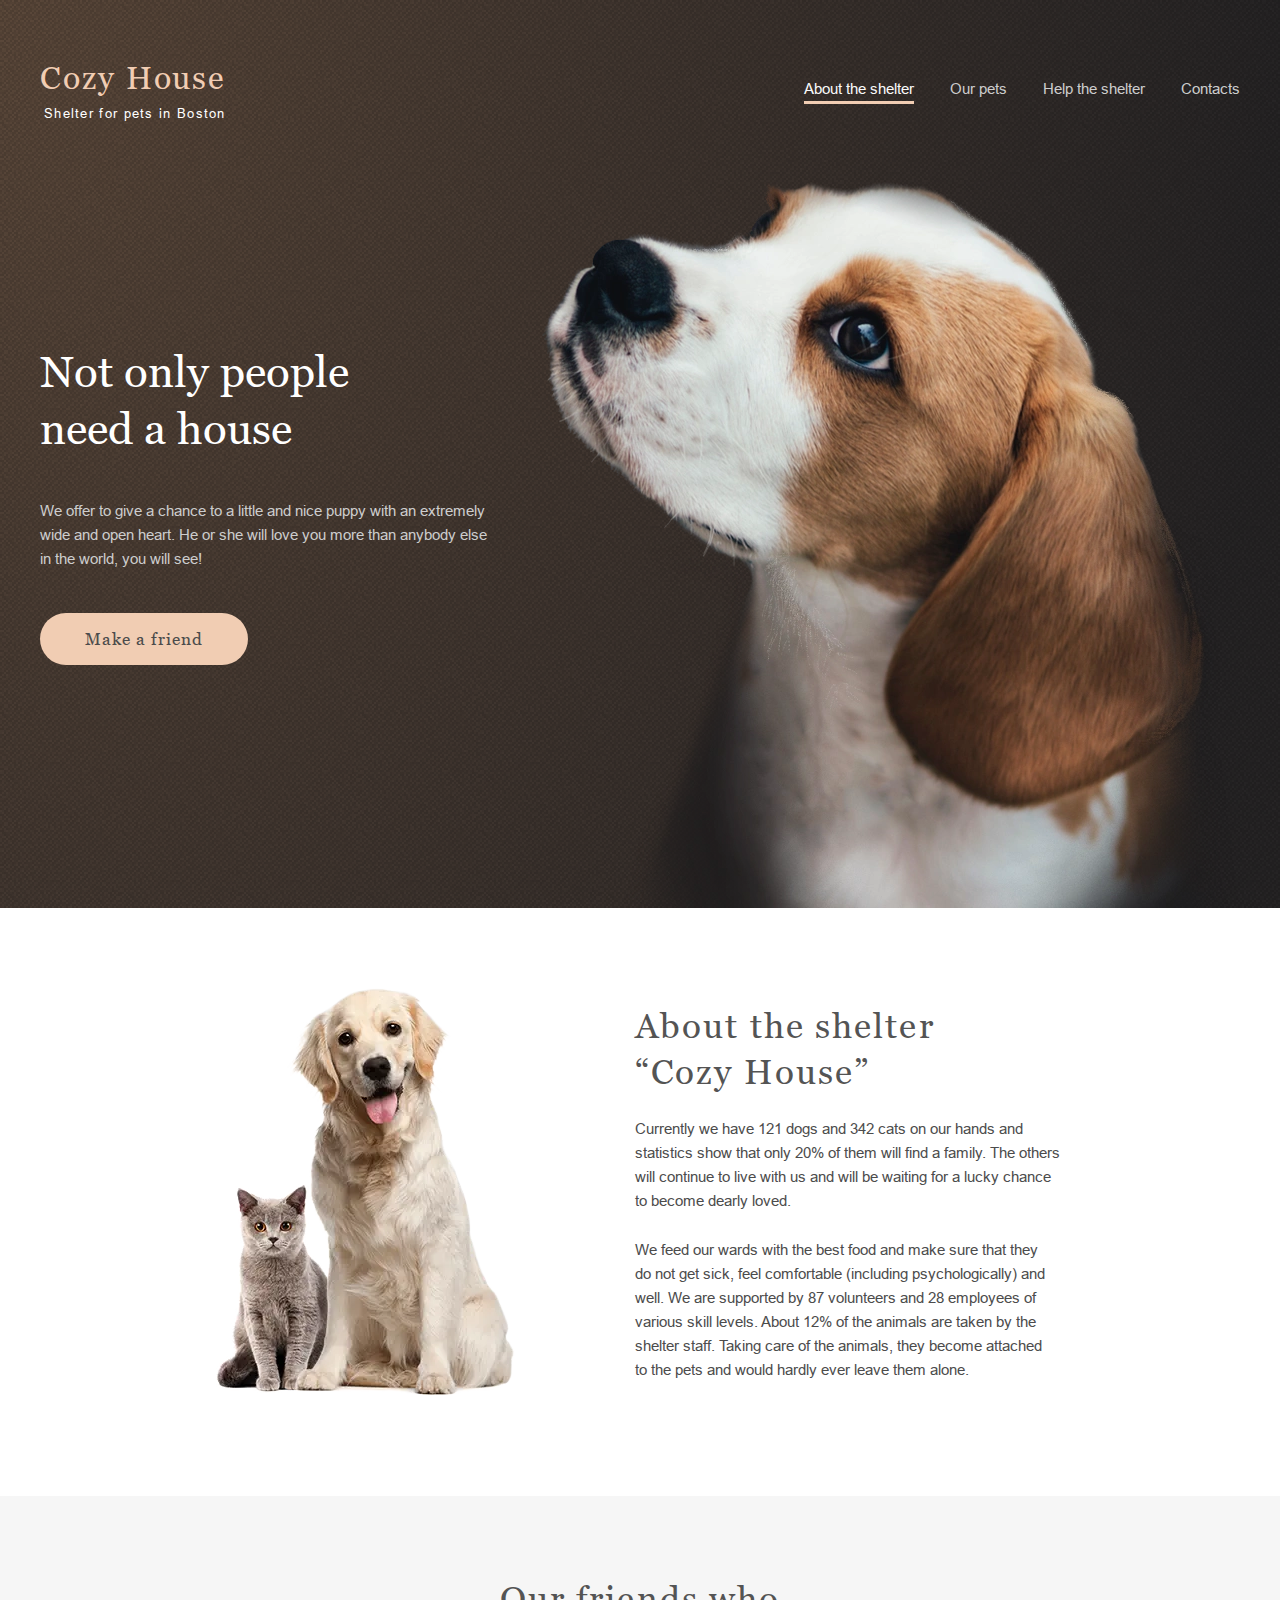
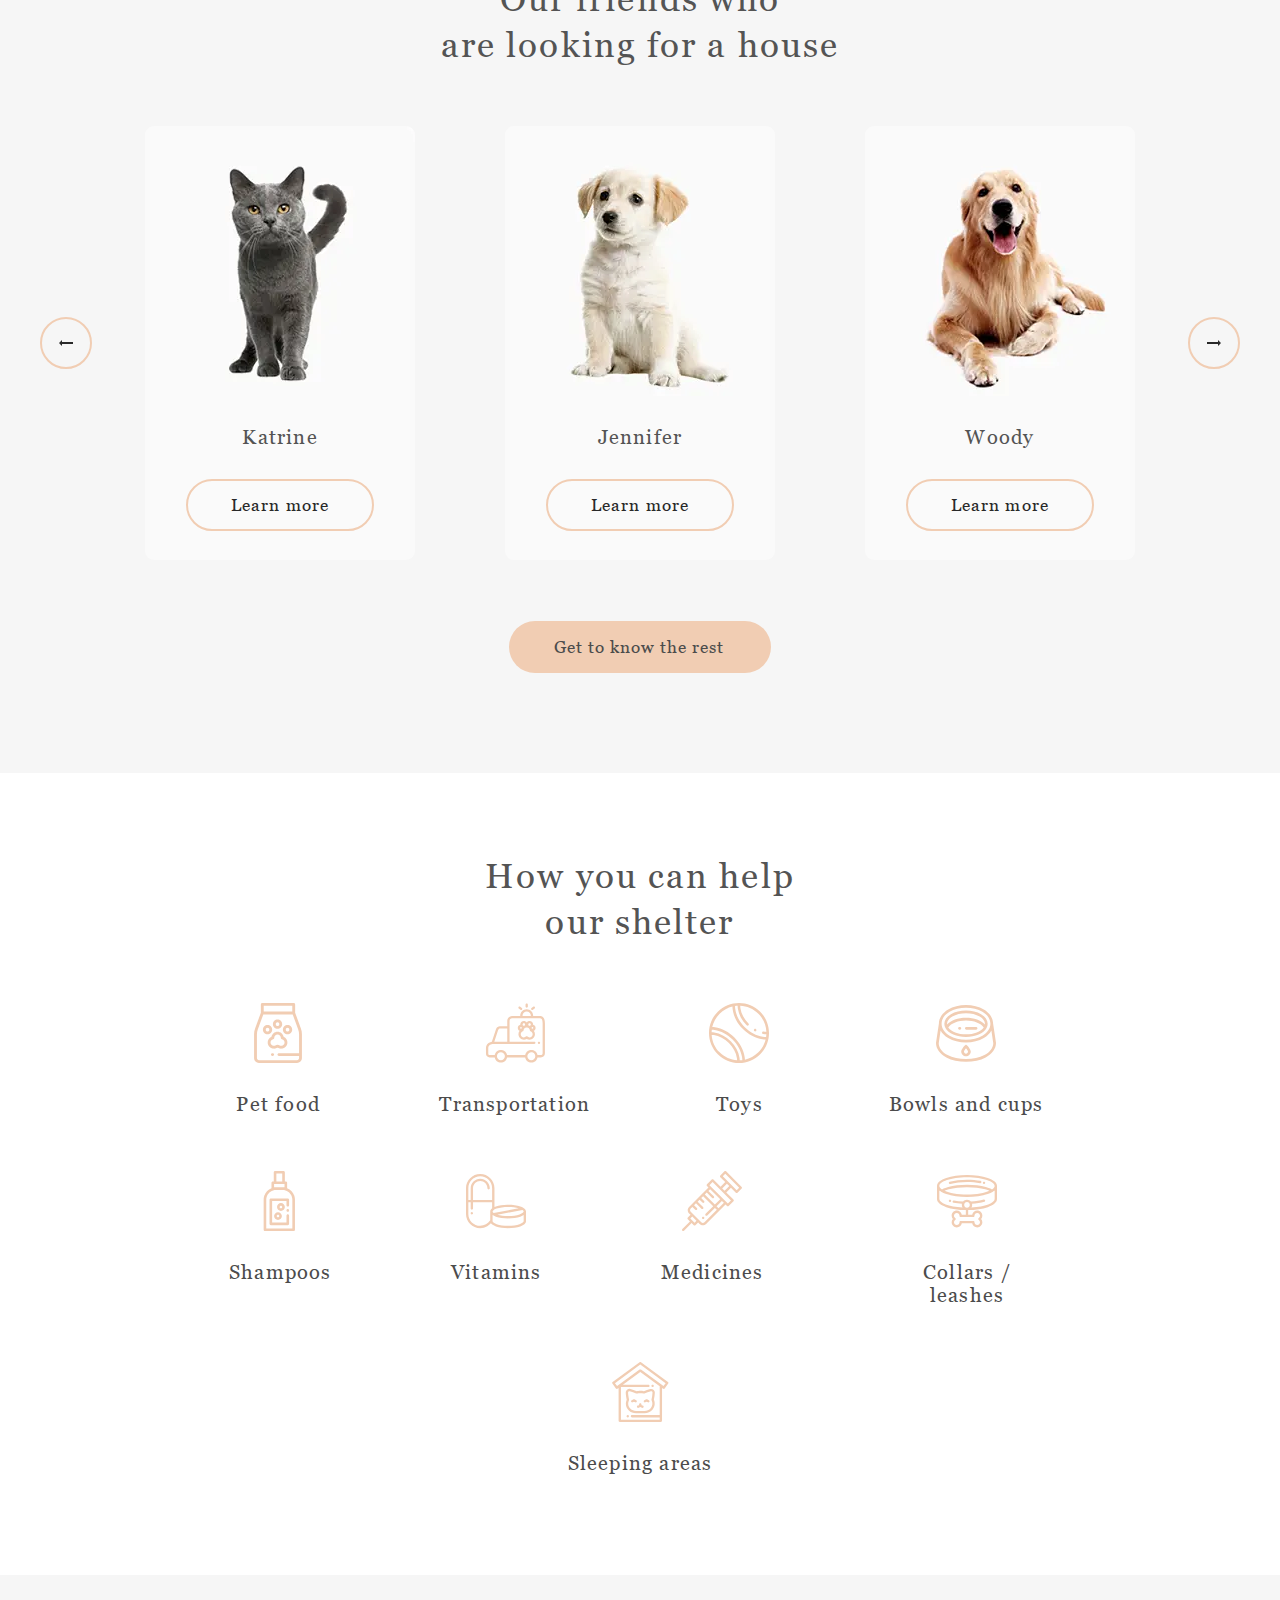
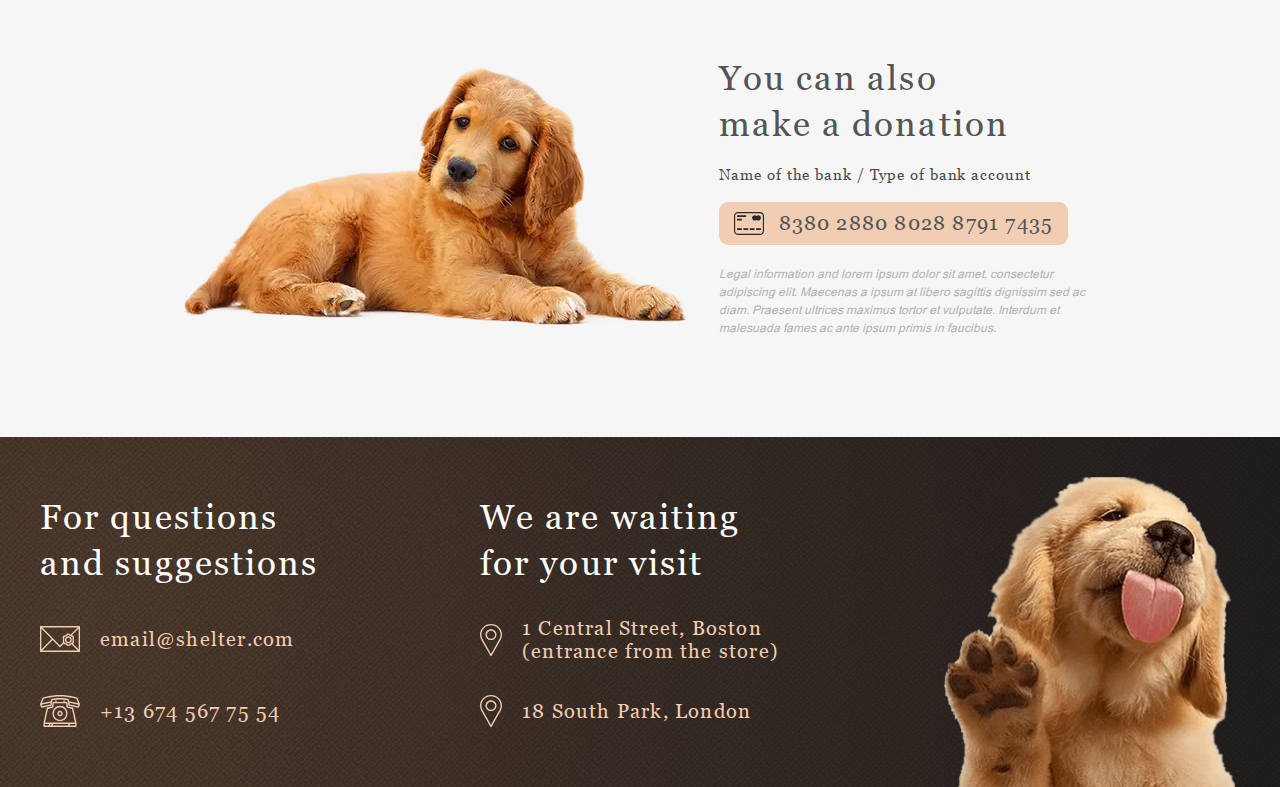
==== shelter/index.html @ 0108ca95 "Add files via upload" ====
<!DOCTYPE html>
<html lang="en">
<head>
  <meta charset="UTF-8">
  <meta http-equiv="X-UA-Compatible" content="IE=edge">
  <meta name="viewport" content="width=device-width, initial-scale=1.0">
  <meta name="description" content="Cozy House - shelter for pets in Boston. We offer to give a chance to a little and nice puppy with an extremely wide and open heart. He or she will love you more than anybody else in the world, you will see!">
  <link rel="stylesheet" href="css/style.css">
  <link rel="icon" href="./corgi.ico">
  <title>Cozy House</title>
</head>
<body>
  <header class="header">
    <div class="header__container container">
        <a href="#" class="header__logo logo">
          Cozy House
          <span class="logo__small">Shelter for pets in&nbsp;Boston</span>
        </a>

        <nav class="header__nav nav">
          <ul class="nav__list">
            <li class="nav__item">
              <a class="nav__link nav__link--active">About the shelter</a>
            </li>
            <li class="nav__item">
              <a href="pets.html" class="nav__link">Our pets</a>
            </li>
            <li class="nav__item">
              <a href="#help" class="nav__link">Help the shelter</a>
            </li>
            <li class="nav__item">
              <a href="#footer" class="nav__link">Contacts</a>
            </li>
          </ul>
        </nav>
    </div>
  </header>

  <main>
    <h1 class="visually-hidden">Cozy House - shelter for pets in&nbsp;Boston</h1>

    <section class="hero">
      <h2 class="visually-hidden">Description</h2>

      <div class="hero__container container">
        <div class="hero__descr">
          <strong class="hero__slogan">Not only people need a&nbsp;house</strong>
          <p class="hero__text">We&nbsp;offer to&nbsp;give a&nbsp;chance to&nbsp;a&nbsp;little and nice puppy with an&nbsp;extremely wide and open heart. He&nbsp;or&nbsp;she will love you more than anybody else in&nbsp;the world, you will see!</p>
          <a class="hero__link btn btn--fill" href="#our-friends">Make a&nbsp;friend</a>
        </div>

        <picture class="hero__picture">
          <source srcset="assets/images/start-puppy.webp" type="image/webp">
          <img class="hero__img" src="assets/images/start-puppy.png" width="698" height="728" alt="Cute puppy">
        </picture>
      </div>
    </section>

    <section class="about section-indent">

      <div class="about__container container">
        <picture>
          <source srcset="assets/images/about-pets.webp" type="image/webp">
          <img src="assets/images/about-pets.png" width="300" height="408" alt="Pets: cat and dog" loading="lazy">
        </picture>

        <div class="about__text-wrapper">
          <h2 class="about__title title">About the shelter &ldquo;Cozy House&rdquo;</h2>

          <p class="about__text">Currently we&nbsp;have 121 dogs and 342 cats on&nbsp;our hands and statistics show that only&nbsp;20% of&nbsp;them will find a&nbsp;family. The others will continue to&nbsp;live with&nbsp;us and will be&nbsp;waiting for a&nbsp;lucky chance to&nbsp;become dearly loved.</p>

          <p class="about__text">We&nbsp;feed our wards with the best food and make sure that they do&nbsp;not get sick, feel comfortable (including psychologically) and well. We&nbsp;are supported by&nbsp;87&nbsp;volunteers and 28&nbsp;employees of various skill levels. About&nbsp;12% of&nbsp;the animals are taken by&nbsp;the shelter staff. Taking care of&nbsp;the animals, they become attached to&nbsp;the pets and would hardly ever leave them alone.</p>
        </div>
      </div>
    </section>

    <section class="our-friends section-indent" id="our-friends">
      <div class="container">
        <h2 class="our-friends__title title title--center">Our friends who are&nbsp;looking for a&nbsp;house</h2>

        <div class="our-friends__slider slider">
          <button class="slider__btn slider__btn--left" aria-label="Prev slide">
            <svg width="14" height="6" viewBox="0 0 14 6" fill="none" xmlns="http://www.w3.org/2000/svg">
              <path d="M0 4V2L11 2V0L14 3L11 6V4L0 4Z" fill="currentColor"/>
            </svg>
          </button>

            <ul class="slider__wrapper">
              <li class="slider__slide">
                <picture>
                  <source srcset="assets/images/katrine.webp">
                  <img class="slider__img" src="assets/images/katrine.png" width="270" height="270" alt="Katrine the cat" loading="lazy">
                </picture>

                <div class="slider__inner">
                  <h3 class="slider__title sub-title">Katrine</h3>
  
                  <button class="slider__more btn">Learn more</button>
                </div>
              </li>

              <li class="slider__slide">
                <picture>
                  <source srcset="assets/images/jennifer.webp">
                  <img class="slider__img" src="assets/images/jennifer.png" width="270" height="270" alt="Jennifer the cat" loading="lazy">
                </picture>

                <div class="slider__inner">
                  <h3 class="slider__title sub-title">Jennifer</h3>
  
                  <button class="slider__more btn">Learn more</button>
                </div>
              </li>

              <li class="slider__slide">
                <picture>
                  <source srcset="assets/images/woody.webp">
                  <img class="slider__img" src="assets/images/woody.png" width="270" height="270" alt="Woody the cat" loading="lazy">
                </picture>

                <div class="slider__inner">
                  <h3 class="slider__title sub-title">Woody</h3>
  
                  <button class="slider__more btn">Learn more</button>
                </div>
              </li>
            </ul>

          <button class="slider__btn slider__btn--right" aria-label="Next slide">
            <svg width="14" height="6" viewBox="0 0 14 6" fill="none" xmlns="http://www.w3.org/2000/svg">
              <path d="M0 4V2L11 2V0L14 3L11 6V4L0 4Z" fill="currentColor"/>
            </svg>
          </button>
        </div>

        <a href="pets.html" class="our-friends__btn btn btn--fill">Get to know the rest</a>

      </div>
    </section>

    <section class="help section-indent" id="help">
      <div class="container">
        <h2 class="help__title title title--center">How you can help our shelter</h2>

        <ul class="help__list">
          <li class="help__item">Pet food</li>
          <li class="help__item">Transportation</li>
          <li class="help__item">Toys</li>
          <li class="help__item">Bowls and cups</li>
          <li class="help__item">Shampoos</li>
          <li class="help__item">Vitamins</li>
          <li class="help__item">Medicines</li>
          <li class="help__item">Collars / leashes</li>
          <li class="help__item">Sleeping areas</li>
        </ul>
      </div>
    </section>

    <section class="in-addition section-indent">
      <div class="in-addition__container container">
        <picture class="in-addition__img">
          <source srcset="assets/images/donation-dog.webp" type="image/webp">
          <img src="assets/images/donation-dog.png" width="505" height="261" alt="Dog" loading="lazy">
        </picture>

        <div class="in-addition__info-wrapper">
          <h2 class="in-addition__title title">You can also make a&nbsp;donation</h2>

          <p class="in-addition__descr">Name of the bank / Type of bank account</p>

          <a href="#" class="in-addition__card">8380 2880 8028 8791 7435</a>

          <p class="in-addition__info">Legal information and lorem ipsum dolor sit amet, consectetur adipiscing elit. Maecenas a ipsum at libero sagittis dignissim sed ac diam. Praesent ultrices maximus tortor et vulputate. Interdum et malesuada fames ac ante ipsum primis in faucibus.</p>
        </div>
      </div>
    </section>
  </main>

  <footer class="footer" id="footer">
    <div class="footer__container container">
      <div class="footer__column contacts">
        <h2 class="footer__title title title--light">For questions and&nbsp;suggestions</h2>
        <a class="footer__link footer__link--email" href="mailto:email@shelter.com">email@shelter.com</a>
        <a class="footer__link footer__link--phone" href="tel:+136745677554">+13 674 567 75 54</a>
      </div>

      <div class="footer__column address">
        <h2 class="address__title title title--light">We are waiting for your visit</h2>
        <a class="footer__link footer__link--location" href="https://goo.gl/maps/r6TrThBDjNaEETh28" target="_blank">1 Central Street, Boston (entrance from the store)</a>
        <a class="footer__link footer__link--location" href="https://goo.gl/maps/Q8nLsqhg68Sm68zbA" target="_blank">18 South Park, London</a>
      </div>

      <picture class="footer__img">
        <source srcset="assets/images/footer-puppy.webp" type="image/webp">
        <img src="assets/images/footer-puppy.png" width="300" height="310" alt="Puppy" loading="lazy">
      </picture>
    </div>
  </footer>

  <!-- <script src="index.js" type="module"></script> -->
</body>
</html>
---- shelter/css/style.css ----
html {
  line-height: 1.15;
  /* 1 */
  -webkit-text-size-adjust: 100%;
  /* 2 */
}

/* Sections
   ========================================================================== */
/**
 * Remove the margin in all browsers.
 */
body {
  margin: 0;
}

/**
 * Render the `main` element consistently in IE.
 */
main {
  display: block;
}

/**
 * Correct the font size and margin on `h1` elements within `section` and
 * `article` contexts in Chrome, Firefox, and Safari.
 */
h1 {
  font-size: 2em;
  margin: 0.67em 0;
}

/* Grouping content
   ========================================================================== */
/**
 * 1. Add the correct box sizing in Firefox.
 * 2. Show the overflow in Edge and IE.
 */
hr {
  box-sizing: content-box;
  /* 1 */
  height: 0;
  /* 1 */
  overflow: visible;
  /* 2 */
}

/**
 * 1. Correct the inheritance and scaling of font size in all browsers.
 * 2. Correct the odd `em` font sizing in all browsers.
 */
pre {
  font-family: monospace, monospace;
  /* 1 */
  font-size: 1em;
  /* 2 */
}

/* Text-level semantics
   ========================================================================== */
/**
 * Remove the gray background on active links in IE 10.
 */
a {
  background-color: transparent;
}

/**
 * 1. Remove the bottom border in Chrome 57-
 * 2. Add the correct text decoration in Chrome, Edge, IE, Opera, and Safari.
 */
abbr[title] {
  border-bottom: none;
  /* 1 */
  text-decoration: underline;
  /* 2 */
  -webkit-text-decoration: underline dotted;
          text-decoration: underline dotted;
  /* 2 */
}

/**
 * Add the correct font weight in Chrome, Edge, and Safari.
 */
b,
strong {
  font-weight: bolder;
}

/**
 * 1. Correct the inheritance and scaling of font size in all browsers.
 * 2. Correct the odd `em` font sizing in all browsers.
 */
code,
kbd,
samp {
  font-family: monospace, monospace;
  /* 1 */
  font-size: 1em;
  /* 2 */
}

/**
 * Add the correct font size in all browsers.
 */
small {
  font-size: 80%;
}

/**
 * Prevent `sub` and `sup` elements from affecting the line height in
 * all browsers.
 */
sub,
sup {
  font-size: 75%;
  line-height: 0;
  position: relative;
  vertical-align: baseline;
}

sub {
  bottom: -0.25em;
}

sup {
  top: -0.5em;
}

/* Embedded content
   ========================================================================== */
/**
 * Remove the border on images inside links in IE 10.
 */
img {
  border-style: none;
}

/* Forms
   ========================================================================== */
/**
 * 1. Change the font styles in all browsers.
 * 2. Remove the margin in Firefox and Safari.
 */
button,
input,
optgroup,
select,
textarea {
  font-family: inherit;
  /* 1 */
  font-size: 100%;
  /* 1 */
  line-height: 1.15;
  /* 1 */
  margin: 0;
  /* 2 */
}

/**
 * Show the overflow in IE.
 * 1. Show the overflow in Edge.
 */
button,
input {
  /* 1 */
  overflow: visible;
}

/**
 * Remove the inheritance of text transform in Edge, Firefox, and IE.
 * 1. Remove the inheritance of text transform in Firefox.
 */
button,
select {
  /* 1 */
  text-transform: none;
}

/**
 * Correct the inability to style clickable types in iOS and Safari.
 */
button,
[type=button],
[type=reset],
[type=submit] {
  -webkit-appearance: button;
}

/**
 * Remove the inner border and padding in Firefox.
 */
button::-moz-focus-inner,
[type=button]::-moz-focus-inner,
[type=reset]::-moz-focus-inner,
[type=submit]::-moz-focus-inner {
  border-style: none;
  padding: 0;
}

/**
 * Restore the focus styles unset by the previous rule.
 */
button:-moz-focusring,
[type=button]:-moz-focusring,
[type=reset]:-moz-focusring,
[type=submit]:-moz-focusring {
  outline: 1px dotted ButtonText;
}

/**
 * Correct the padding in Firefox.
 */
fieldset {
  padding: 0.35em 0.75em 0.625em;
}

/**
 * 1. Correct the text wrapping in Edge and IE.
 * 2. Correct the color inheritance from `fieldset` elements in IE.
 * 3. Remove the padding so developers are not caught out when they zero out
 *    `fieldset` elements in all browsers.
 */
legend {
  box-sizing: border-box;
  /* 1 */
  color: inherit;
  /* 2 */
  display: table;
  /* 1 */
  max-width: 100%;
  /* 1 */
  padding: 0;
  /* 3 */
  white-space: normal;
  /* 1 */
}

/**
 * Add the correct vertical alignment in Chrome, Firefox, and Opera.
 */
progress {
  vertical-align: baseline;
}

/**
 * Remove the default vertical scrollbar in IE 10+.
 */
textarea {
  overflow: auto;
}

/**
 * 1. Add the correct box sizing in IE 10.
 * 2. Remove the padding in IE 10.
 */
[type=checkbox],
[type=radio] {
  box-sizing: border-box;
  /* 1 */
  padding: 0;
  /* 2 */
}

/**
 * Correct the cursor style of increment and decrement buttons in Chrome.
 */
[type=number]::-webkit-inner-spin-button,
[type=number]::-webkit-outer-spin-button {
  height: auto;
}

/**
 * 1. Correct the odd appearance in Chrome and Safari.
 * 2. Correct the outline style in Safari.
 */
[type=search] {
  -webkit-appearance: textfield;
  /* 1 */
  outline-offset: -2px;
  /* 2 */
}

/**
 * Remove the inner padding in Chrome and Safari on macOS.
 */
[type=search]::-webkit-search-decoration {
  -webkit-appearance: none;
}

/**
 * 1. Correct the inability to style clickable types in iOS and Safari.
 * 2. Change font properties to `inherit` in Safari.
 */
::-webkit-file-upload-button {
  -webkit-appearance: button;
  /* 1 */
  font: inherit;
  /* 2 */
}

/* Interactive
   ========================================================================== */
/*
 * Add the correct display in Edge, IE 10+, and Firefox.
 */
details {
  display: block;
}

/*
 * Add the correct display in all browsers.
 */
summary {
  display: list-item;
}

/* Misc
   ========================================================================== */
/**
 * Add the correct display in IE 10+.
 */
template {
  display: none;
}

/**
 * Add the correct display in IE 10.
 */
[hidden] {
  display: none;
}

@font-face {
  font-family: "Arial";
  src: url("../assets/fonts/arial-regular.woff2") format("woff2");
  font-display: swap;
  font-weight: 400;
}
@font-face {
  font-family: "Arial Italic";
  src: url("../assets/fonts/arial-italic.woff2") format("woff2");
  font-display: swap;
  font-weight: 400;
  font-style: italic;
}
@font-face {
  font-family: "Georgia";
  src: url("../assets/fonts/georgia-regular.woff2") format("woff2");
  font-display: swap;
  font-weight: 400;
}
@font-face {
  font-family: "Georgia";
  src: url("../assets/fonts/georgia-bold.woff2") format("woff2");
  font-display: swap;
  font-weight: 700;
}
@font-face {
  font-family: "Georgia";
  src: url("../assets/fonts/georgia-italic.woff2") format("woff2");
  font-display: swap;
  font-style: italic;
}
:root {
  --container-padding: 20px;
  --container-padding-tablet: 30px;
  --container-padding-mobile: 10px;
  --main-font-size: 15px;
  --font-family: "Georgia", serif;
  --secondary-font-family: "Arial", sans-serif;
  --color-primary: #f1cdb3;
  --color-primary-light: #fddcc4;
  --color-black: #000000;
  --color-white: #ffffff;
  --color-alabaster: #fafafa;
  --color-asphalt: #545454;
  --color-gray: #4c4c4c;
  --color-dark-gray: #292929;
  --color-light-gray: #f6f6f6;
  --color-silver: #cdcdcd;
  --burger-width: 50px;
  --burger-height: 26px;
  --burger-line-height: 2px;
  --transition-delay: 0.4s ease-in-out;
}

html {
  box-sizing: border-box;
  scroll-behavior: smooth;
}

*,
*::before,
*::after {
  box-sizing: border-box;
}

html,
body {
  margin: 0;
  padding: 0;
  overflow-x: hidden;
}

body {
  display: flex;
  flex-direction: column;
  justify-content: space-between;
  width: 100%;
  height: 100%;
  min-height: 100vh;
  font-family: var(--font-family);
  font-size: var(--main-font-size);
  font-style: normal;
  font-weight: 400;
  line-height: 160%;
  color: var(--color-gray);
  background-color: var(--color-white);
}

a {
  color: inherit;
  text-decoration: none;
}

img,
video {
  display: block;
  max-width: 100%;
  height: auto;
}

button,
input,
textarea,
select {
  font: inherit;
}

textarea {
  resize: none;
}

button,
[type=button],
[type=reset],
[type=submit] {
  -webkit-appearance: none;
     -moz-appearance: none;
          appearance: none;
}

.visually-hidden {
  position: absolute;
  width: 1px;
  height: 1px;
  margin: -1px;
  border: 0;
  padding: 0;
  clip: rect(0 0 0 0);
  overflow: hidden;
}

.scroll-lock {
  overflow: hidden;
  position: fixed;
}

.wrapper,
.container {
  width: 100%;
  max-width: 1240px;
  margin: 0 auto;
}

.wrapper {
  position: relative;
}

.container {
  padding: 0 var(--container-padding);
}

.section-indent {
  padding: 80px 0 100px;
}

@media (max-width: 1279px) {
  .container {
    padding: 0 var(--container-padding-tablet);
  }
}
@media (max-width: 767px) {
  .container {
    padding: 0 var(--container-padding);
  }
}
.logo {
  min-width: 185px;
  max-width: 187px;
  font-size: 32px;
  line-height: 110%;
  letter-spacing: 0.06em;
  color: var(--color-primary);
  transition: opacity var(--transition-delay);
}
.logo__small {
  display: block;
  margin-top: 11px;
  padding-left: 4px;
  font-family: var(--secondary-font-family);
  font-size: 13px;
  line-height: 110%;
  letter-spacing: 0.1em;
  color: var(--color-white);
}
.logo--dark {
  color: var(--color-asphalt);
}
.logo--dark .logo__small {
  color: var(--color-dark-gray);
}
.logo:hover {
  opacity: 0.7;
}

.title {
  max-width: 400px;
  margin: 0;
  font-size: 35px;
  line-height: 130%;
  font-weight: 400;
  letter-spacing: 0.06em;
  color: var(--color-asphalt);
}
.title--center {
  margin: 0 auto;
  text-align: center;
}
.title--light {
  color: var(--color-white);
}

.sub-title {
  margin: 0;
  font-size: 20px;
  font-weight: 400;
  letter-spacing: 0.06em;
  color: var(--color-asphalt);
}

@media (max-width: 767px) {
  .title {
    max-width: 300px;
    font-size: 25px;
  }
}
.btn {
  padding: 0;
  border: none;
  font-family: inherit;
  background: transparent;
  cursor: pointer;
  display: inline-block;
  padding: 12px 43px;
  border: 2px solid var(--color-primary);
  border-radius: 100px;
  font-size: 17px;
  letter-spacing: 0.06em;
  color: var(--color-dark-gray);
  background-color: transparent;
  transition: background-color var(--transition-delay);
}
.btn:hover {
  border-color: var(--color-primary-light);
  background-color: var(--color-primary-light);
}
.btn--fill {
  border-color: transparent;
  color: var(--color-gold);
  background-color: var(--color-primary);
}
.btn--fill:hover {
  border-color: transparent;
}
.btn:active {
  opacity: 0.7;
}

.slider {
  position: relative;
  display: flex;
  align-items: center;
  padding: 40px 0;
}
.slider__wrapper {
  margin: 0;
  padding: 0;
  list-style: none;
  display: flex;
  flex-wrap: wrap;
  justify-content: center;
  -moz-column-gap: 9.09%;
       column-gap: 9.09%;
  max-width: 990px;
  width: 100%;
  margin: 0 auto;
}
.slider__btn {
  display: flex;
  justify-content: center;
  align-items: center;
  flex-shrink: 0;
  width: 52px;
  height: 52px;
  border: 2px solid var(--color-primary);
  border-radius: 50%;
  color: var(--color-dark-gray);
  background-color: transparent;
  transition: background-color var(--transition-delay), border var(--transition-delay);
  cursor: pointer;
}
.slider__btn--left {
  transform: rotate(180deg);
}
.slider__btn[disabled] {
  border-color: var(--color-silver);
  color: var(--color-silver);
  cursor: auto;
}
.slider__btn:hover:not([disabled], .slider__btn--active) {
  border-color: var(--color-primary-light);
  background-color: var(--color-primary-light);
}
.slider__btn--active {
  background-color: var(--color-primary);
  cursor: auto;
}
.slider__slide {
  max-width: 270px;
  border-radius: 9px;
  text-align: center;
  background-color: var(--color-alabaster);
  transition: background-color var(--transition-delay), box-shadow var(--transition-delay);
  overflow: hidden;
  cursor: pointer;
}
.slider__slide:hover {
  background-color: var(--color-white);
  box-shadow: 0 2px 35px 14px rgba(13, 13, 13, 0.04);
}
.slider__slide:hover .slider__more {
  border-color: var(--color-primary-light);
  background-color: var(--color-primary-light);
}
.slider__img {
  height: 100%;
  max-height: 270px;
}
.slider__inner {
  padding: 29px 41px;
}
.slider__title {
  margin-bottom: 30px;
}

.slider--big {
  flex-wrap: wrap;
  padding-bottom: 0;
}
.slider--big .slider__wrapper {
  display: grid;
  grid-template-columns: repeat(auto-fit, minmax(270px, 1fr));
  justify-items: center;
  max-width: 100%;
  margin-bottom: 61px;
  -moz-column-gap: 3.3%;
       column-gap: 3.3%;
  row-gap: 31px;
}
.slider--big .slider__btns {
  display: flex;
  flex-wrap: wrap;
  -moz-column-gap: 20px;
       column-gap: 20px;
  margin: 0 auto;
}
.slider--big .slider__pagination-btn {
  font-size: 20px;
}
.slider--big .slider__btn--left-end {
  transform: rotate(180deg);
}

.header {
  position: relative;
}
.header__container {
  position: absolute;
  left: 50%;
  transform: translateX(-50%);
  display: flex;
  flex-wrap: wrap;
  justify-content: space-between;
  align-items: center;
  padding: 60px var(--container-padding);
}
.header--fixed {
  position: fixed;
  width: 100%;
  background-color: var(--color-white);
  z-index: 10;
}
.header--fixed .header__container {
  position: static;
  left: auto;
  padding-top: 30px;
  padding-bottom: 30px;
  transform: none;
}

.nav__list {
  margin: 0;
  padding: 0;
  list-style: none;
  display: flex;
  flex-wrap: wrap;
}
.nav__item:not(:last-child) {
  margin-right: 36px;
}
.nav__link {
  display: block;
  font-family: var(--secondary-font-family);
  color: var(--color-silver);
  transition: color var(--transition-delay);
}
.nav__link:hover:not(.nav__link--active) {
  color: var(--color-alabaster);
}
.nav__link--active {
  border-bottom: 3px solid var(--color-primary);
  color: var(--color-alabaster);
  cursor: inherit;
}
.nav__link--dark {
  color: var(--color-asphalt);
}
.nav__link--dark:hover:not(.nav__link--active) {
  color: var(--color-dark-gray);
}

.section-pets {
  padding-top: 200px;
  background-color: #f6f6f6;
}
.section-pets__title {
  margin-bottom: 19px;
}

.hero {
  padding-top: 180px;
  background: url("../assets/images/noise_transparent@2x.png"), radial-gradient(100% 215.42% at 0% 0%, #5B483A 0%, #262425 100%);
}
.hero__container {
  display: flex;
  flex-wrap: wrap;
  justify-content: center;
  gap: 120px 42px;
}
.hero__descr {
  max-width: 460px;
  padding-top: 163px;
}
.hero__slogan {
  display: block;
  max-width: 310px;
  margin-bottom: 42px;
  font-size: 44px;
  line-height: 130%;
  font-weight: 400;
  color: var(--color-white);
}
.hero__text {
  margin-bottom: 42px;
  font-family: var(--secondary-font-family);
  color: var(--color-silver);
}

.about__container {
  display: flex;
  flex-wrap: wrap;
  justify-content: center;
  gap: 80px 120px;
  max-width: 851px;
  padding: 0;
}
.about__text-wrapper {
  max-width: 430px;
  padding-top: 15px;
}
.about__title {
  margin-bottom: 23px;
}
.about__text {
  margin: 0;
  font-family: var(--secondary-font-family);
}
.about__text:not(:last-child) {
  margin-bottom: 25px;
}

.our-friends {
  background-color: var(--color-light-gray);
}
.our-friends__slider {
  margin-bottom: 21px;
}
.our-friends__title {
  margin-bottom: 19px;
}
.our-friends__btn {
  display: block;
  max-width: 262px;
  margin: 0 auto;
}

.help__title {
  max-width: 340px;
  margin-bottom: 59px;
}
.help__list {
  margin: 0;
  padding: 0;
  list-style: none;
  display: flex;
  flex-wrap: wrap;
  justify-content: center;
  gap: 55px 11.63%;
  max-width: 1026px;
  margin: 0 auto;
}
.help__item {
  min-width: 60px;
  max-width: 168px;
  padding-top: 90px;
  font-size: 20px;
  line-height: 115%;
  text-align: center;
  letter-spacing: 0.06em;
  background-image: url("../assets/images/icon-pet-food.svg");
  background-repeat: no-repeat;
  background-size: 60px 60px;
  background-position: center top;
}
.help__item:nth-child(2) {
  background-image: url("../assets/images/icon-transportation.svg");
}
.help__item:nth-child(3) {
  background-image: url("../assets/images/icon-toys.svg");
}
.help__item:nth-child(4) {
  background-image: url("../assets/images/icon-bowls-and-cups.svg");
}
.help__item:nth-child(5) {
  background-image: url("../assets/images/icon-shampoos.svg");
}
.help__item:nth-child(6) {
  background-image: url("../assets/images/icon-vitamins.svg");
}
.help__item:nth-child(7) {
  background-image: url("../assets/images/icon-medicines.svg");
}
.help__item:nth-child(8) {
  background-image: url("../assets/images/icon-collars-leashes.svg");
}
.help__item:nth-child(9) {
  background-image: url("../assets/images/icon-sleeping-area.svg");
}

.in-addition {
  background-color: var(--color-light-gray);
}
.in-addition__container {
  display: flex;
  flex-wrap: wrap;
  justify-content: center;
  gap: 60px 30px;
  max-width: 953px;
}
.in-addition__img {
  padding-top: 11px;
}
.in-addition__info-wrapper {
  max-width: 378px;
}
.in-addition__title {
  max-width: 300px;
  margin-bottom: 16px;
  letter-spacing: 0.06em;
}
.in-addition__descr {
  margin: 0;
  margin-bottom: 16px;
  letter-spacing: 0.06em;
}
.in-addition__card {
  display: inline-block;
  margin-bottom: 20px;
  padding: 10px 15px 10px 60px;
  border-radius: 9px;
  font-size: 20px;
  line-height: 115%;
  letter-spacing: 0.06em;
  color: var(--color-asphalt);
  background-color: var(--color-primary);
  background-image: url("../assets/images/icon-credit-card.svg");
  background-repeat: no-repeat;
  background-position: 5% center;
  transition: background-color var(--transition-delay);
}
.in-addition__card:hover {
  background-color: var(--color-primary-light);
}
.in-addition__info {
  margin: 0;
  font-family: var(--secondary-font-family);
  font-size: 12px;
  line-height: 18px;
  font-style: italic;
  color: #b2b2b2;
}

.address__title {
  margin-bottom: 32px;
}

.footer {
  padding-top: 40px;
  background: url("../assets/images/noise_transparent@2x.png"), radial-gradient(110.67% 538.64% at 5.73% 50%, #513D2F 0%, #1A1A1C 100%);
}
.footer__container {
  display: grid;
  grid-template-columns: repeat(auto-fit, minmax(270px, 1fr));
  -moz-column-gap: 10%;
       column-gap: 10%;
  row-gap: 65px;
}
.footer__column {
  padding-top: 17px;
  font-style: normal;
}
.footer__img {
  justify-self: end;
}
.footer__title {
  margin-bottom: 38px;
}
.footer__link {
  display: flex;
  align-items: center;
  min-height: 32px;
  font-size: 20px;
  line-height: 115%;
  letter-spacing: 0.06em;
  color: var(--color-primary);
  transition: opacity var(--transition-delay);
}
.footer__link::before {
  content: "";
  display: inline-block;
  min-width: 22px;
  height: 32px;
  margin-right: 20px;
  background-image: url("../assets/images/icon-marker.svg");
  background-repeat: no-repeat;
  background-position: left center;
}
.footer__link--email::before {
  width: 40px;
  background-image: url("../assets/images/icon-email.svg");
}
.footer__link--phone::before {
  width: 40px;
  background-image: url("../assets/images/icon-phone.svg");
}
.footer__link:not(:last-child) {
  margin-bottom: 40px;
}
.footer__link--location:not(:last-child) {
  margin-bottom: 32px;
}
.footer__link:hover {
  opacity: 0.7;
}/*# sourceMappingURL=style.css.map */
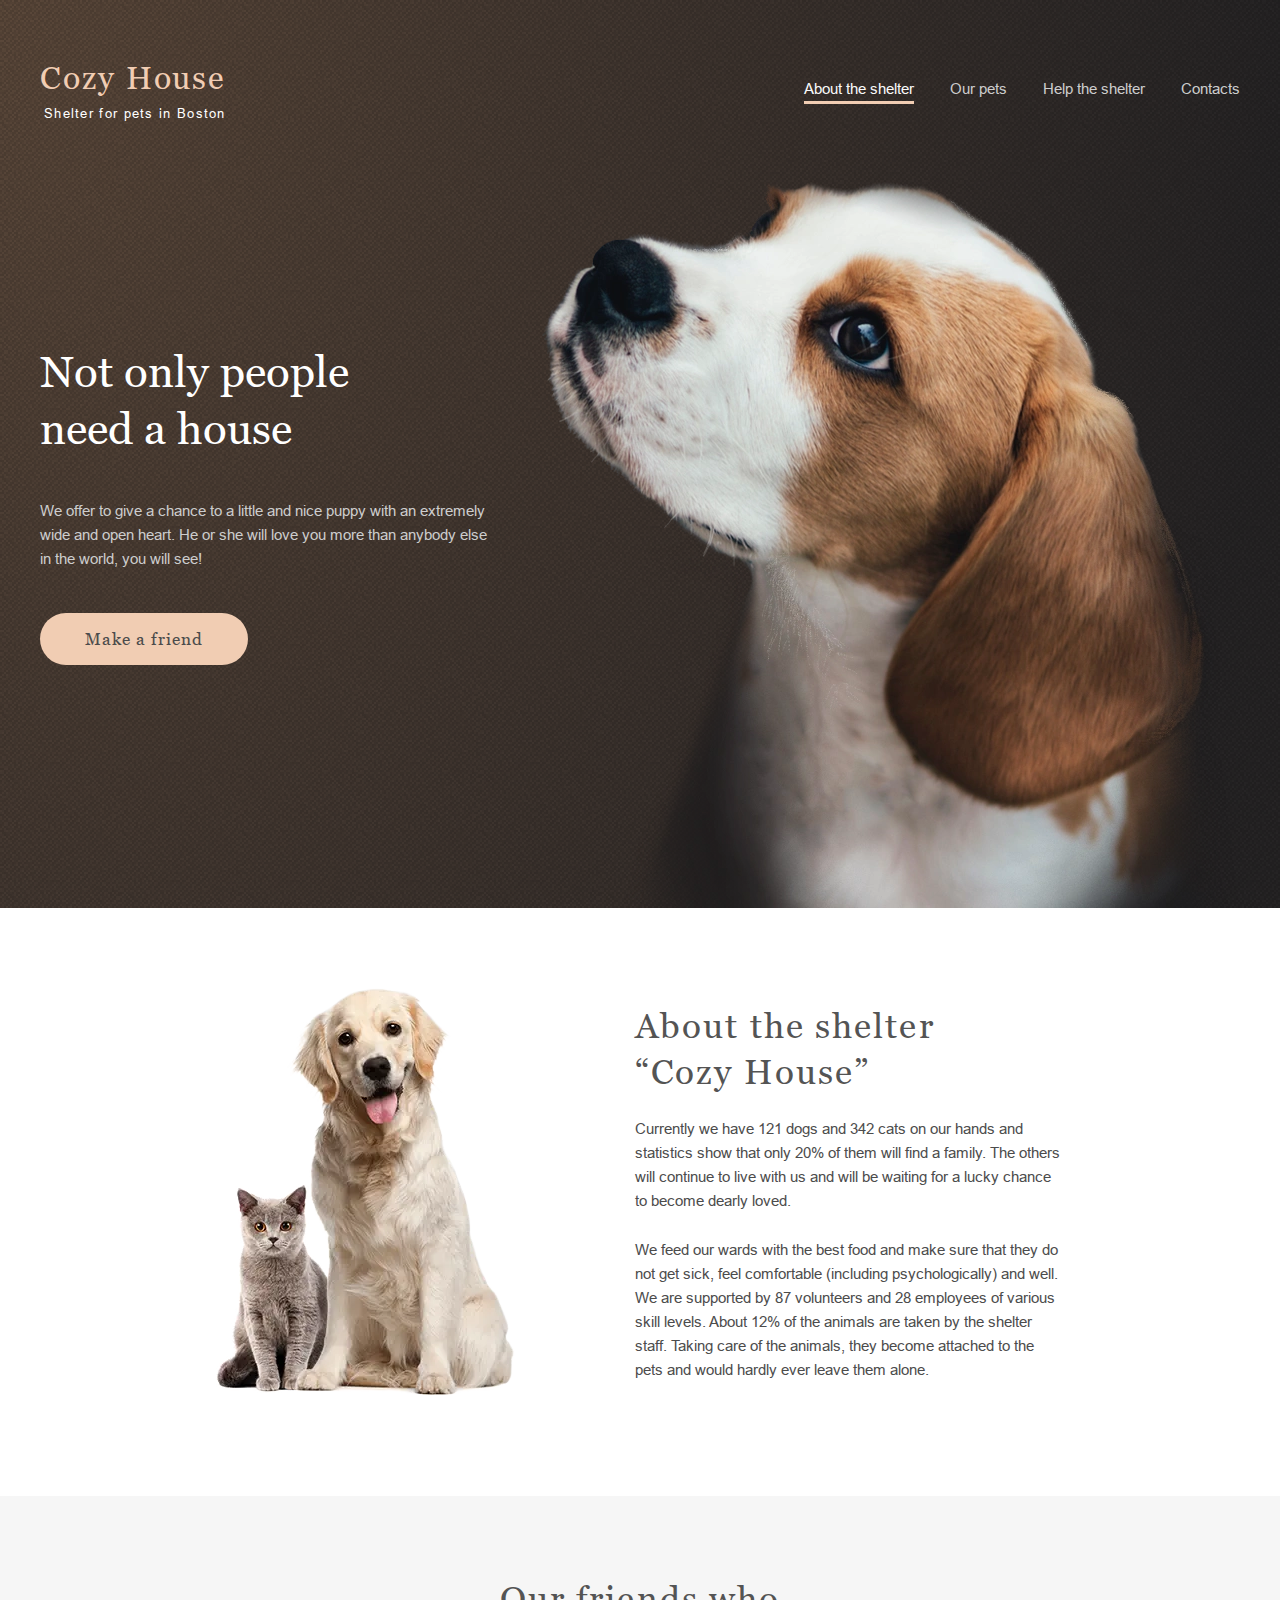
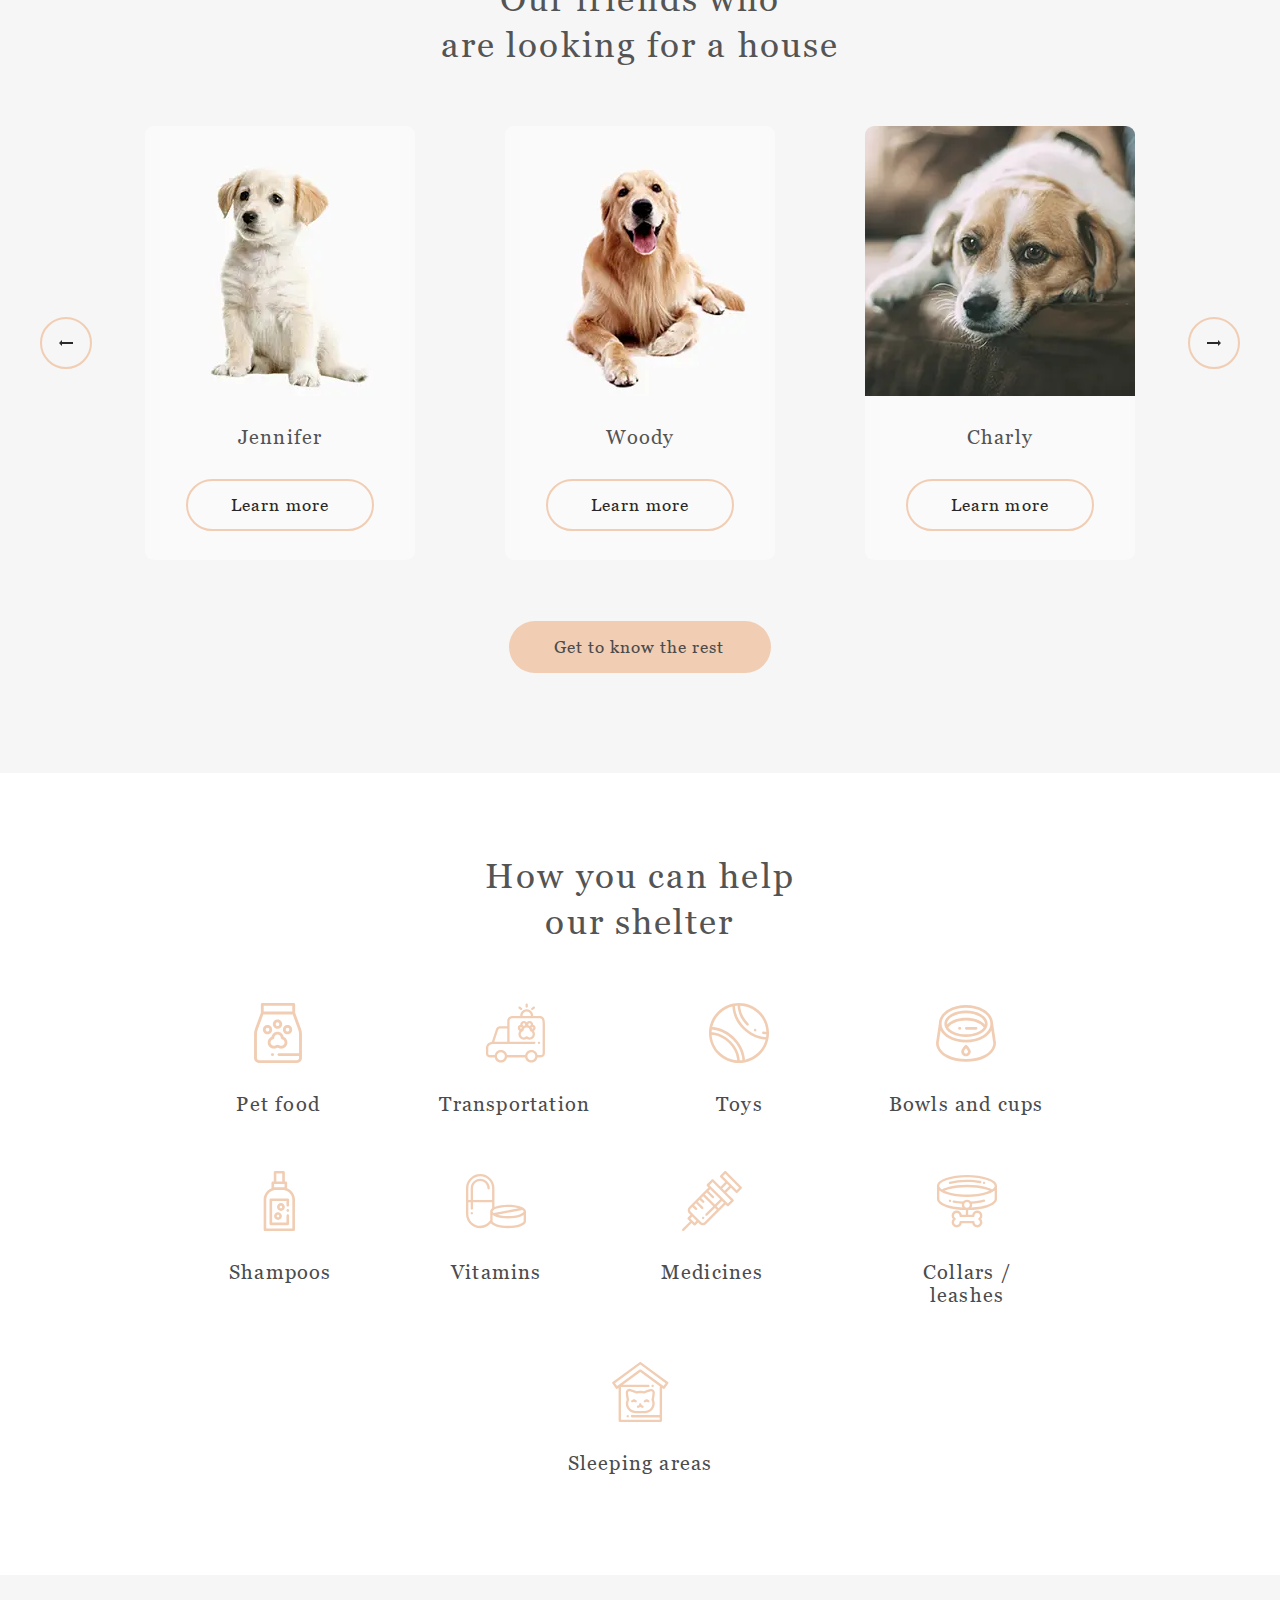
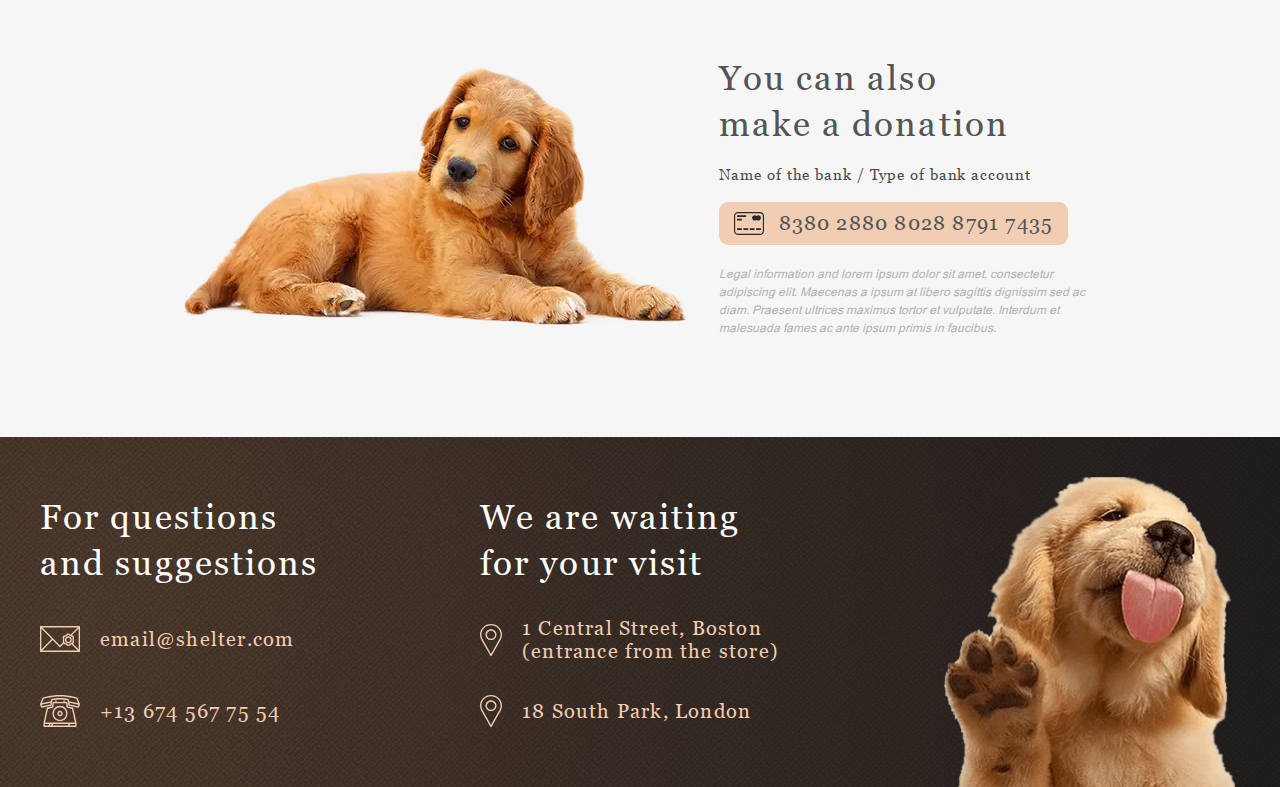
==== commit 41c4eabf: "Add files via upload" ====
--- a/shelter/index.html
+++ b/shelter/index.html
@@ -6,10 +6,10 @@
   <meta name="viewport" content="width=device-width, initial-scale=1.0">
   <meta name="description" content="Cozy House - shelter for pets in Boston. We offer to give a chance to a little and nice puppy with an extremely wide and open heart. He or she will love you more than anybody else in the world, you will see!">
   <link rel="stylesheet" href="css/style.css">
-  <link rel="icon" href="./corgi.ico">
+  <link rel="icon" href="./favicon.ico">
   <title>Cozy House</title>
 </head>
-<body>
+<body class="body">
   <header class="header">
     <div class="header__container container">
         <a href="#" class="header__logo logo">
@@ -17,7 +17,16 @@
           <span class="logo__small">Shelter for pets in&nbsp;Boston</span>
         </a>
 
+        <button class="header__burger burger">
+          <span class="burger__line"></span>
+        </button>
+
         <nav class="header__nav nav">
+          <a href="#" class="nav__logo logo">
+            Cozy House
+            <span class="logo__small">Shelter for pets in&nbsp;Boston</span>
+          </a>
+
           <ul class="nav__list">
             <li class="nav__item">
               <a class="nav__link nav__link--active">About the shelter</a>
@@ -59,17 +68,17 @@
     <section class="about section-indent">
 
       <div class="about__container container">
-        <picture>
+        <picture class="about__picture">
           <source srcset="assets/images/about-pets.webp" type="image/webp">
-          <img src="assets/images/about-pets.png" width="300" height="408" alt="Pets: cat and dog" loading="lazy">
+          <img class="about__img" src="assets/images/about-pets.png" width="300" height="408" alt="Pets: cat and dog" loading="lazy">
         </picture>
 
         <div class="about__text-wrapper">
           <h2 class="about__title title">About the shelter &ldquo;Cozy House&rdquo;</h2>
 
-          <p class="about__text">Currently we&nbsp;have 121 dogs and 342 cats on&nbsp;our hands and statistics show that only&nbsp;20% of&nbsp;them will find a&nbsp;family. The others will continue to&nbsp;live with&nbsp;us and will be&nbsp;waiting for a&nbsp;lucky chance to&nbsp;become dearly loved.</p>
-
-          <p class="about__text">We&nbsp;feed our wards with the best food and make sure that they do&nbsp;not get sick, feel comfortable (including psychologically) and well. We&nbsp;are supported by&nbsp;87&nbsp;volunteers and 28&nbsp;employees of various skill levels. About&nbsp;12% of&nbsp;the animals are taken by&nbsp;the shelter staff. Taking care of&nbsp;the animals, they become attached to&nbsp;the pets and would hardly ever leave them alone.</p>
+          <p class="about__text">Currently we have 121 dogs and 342 cats on our hands and statistics show that only 20% of them will find a family. The others will continue to live with us and will be waiting for a lucky chance to become dearly loved.</p>
+
+          <p class="about__text">We feed our wards with the best food and make sure that they do not get sick, feel comfortable (including psychologically) and well. We are supported by 87 volunteers and 28 employees of various skill levels. About 12% of the animals are taken by the shelter staff. Taking care of the animals, they become attached to the pets and would hardly ever leave them alone.</p>
         </div>
       </div>
     </section>
@@ -85,8 +94,130 @@
             </svg>
           </button>
 
-            <ul class="slider__wrapper">
-              <li class="slider__slide">
+          <div class="slider__container carousel">
+            <ul class="slider__wrapper slider__wrapper--carousel">
+
+              <li class="slider__slide-wrapper slider__slide-wrapper--left">
+                <div class="slider__slide">
+                  <picture>
+                    <source srcset="assets/images/sophia.webp">
+                    <img class="slider__img" src="assets/images/sophia.png" width="270" height="270" alt="Sophia the cat" loading="lazy">
+                  </picture>
+  
+                  <div class="slider__inner">
+                    <h3 class="slider__title sub-title">Sophia</h3>
+    
+                    <button class="slider__more btn">Learn more</button>
+                  </div>
+                </div>
+
+                <div class="slider__slide">
+                  <picture>
+                    <source srcset="assets/images/katrine.webp">
+                    <img class="slider__img" src="assets/images/katrine.png" width="270" height="270" alt="Katrine the cat" loading="lazy">
+                  </picture>
+  
+                  <div class="slider__inner">
+                    <h3 class="slider__title sub-title">Katrine</h3>
+    
+                    <button class="slider__more btn">Learn more</button>
+                  </div>
+                </div>
+
+                <div class="slider__slide">
+                  <picture>
+                    <source srcset="assets/images/freddie.webp">
+                    <img class="slider__img" src="assets/images/freddie.png" width="270" height="270" alt="Jennifer the cat" loading="lazy">
+                  </picture>
+  
+                  <div class="slider__inner">
+                    <h3 class="slider__title sub-title">Freddie</h3>
+    
+                    <button class="slider__more btn">Learn more</button>
+                  </div>
+                </div>
+              </li>
+              <li class="slider__slide-wrapper slider__slide-wrapper--active">
+                <div class="slider__slide">
+                  <picture>
+                    <source srcset="assets/images/jennifer.webp">
+                    <img class="slider__img" src="assets/images/jennifer.png" width="270" height="270" alt="Jennifer" loading="lazy">
+                  </picture>
+  
+                  <div class="slider__inner">
+                    <h3 class="slider__title sub-title">Jennifer</h3>
+    
+                    <button class="slider__more btn">Learn more</button>
+                  </div>
+                </div>
+
+                <div class="slider__slide">
+                  <picture>
+                    <source srcset="assets/images/woody.webp">
+                    <img class="slider__img" src="assets/images/woody.png" width="270" height="270" alt="Woody" loading="lazy">
+                  </picture>
+  
+                  <div class="slider__inner">
+                    <h3 class="slider__title sub-title">Woody</h3>
+    
+                    <button class="slider__more btn">Learn more</button>
+                  </div>
+                </div>
+
+                <div class="slider__slide">
+                  <picture>
+                    <source srcset="assets/images/charly.webp">
+                    <img class="slider__img" src="assets/images/charly.png" width="270" height="270" alt="Charly" loading="lazy">
+                  </picture>
+  
+                  <div class="slider__inner">
+                    <h3 class="slider__title sub-title">Charly</h3>
+    
+                    <button class="slider__more btn">Learn more</button>
+                  </div>
+                </div>
+              </li>
+              <li class="slider__slide-wrapper slider__slide-wrapper--right">
+                <div class="slider__slide">
+                  <picture>
+                    <source srcset="assets/images/scarlett.webp">
+                    <img class="slider__img" src="assets/images/scarlett.png" width="270" height="270" alt="Scarlett the cat" loading="lazy">
+                  </picture>
+  
+                  <div class="slider__inner">
+                    <h3 class="slider__title sub-title">Scarlett</h3>
+    
+                    <button class="slider__more btn">Learn more</button>
+                  </div>
+                </div>
+
+                <div class="slider__slide">
+                  <picture>
+                    <source srcset="assets/images/timmy.webp">
+                    <img class="slider__img" src="assets/images/timmy.png" width="270" height="270" alt="Timmy the cat" loading="lazy">
+                  </picture>
+  
+                  <div class="slider__inner">
+                    <h3 class="slider__title sub-title">Timmy</h3>
+    
+                    <button class="slider__more btn">Learn more</button>
+                  </div>
+                </div>
+
+                <div class="slider__slide">
+                  <picture>
+                    <source srcset="assets/images/sophia.webp">
+                    <img class="slider__img" src="assets/images/sophia.png" width="270" height="270" alt="Sophia the cat" loading="lazy">
+                  </picture>
+  
+                  <div class="slider__inner">
+                    <h3 class="slider__title sub-title">Sophia</h3>
+    
+                    <button class="slider__more btn">Learn more</button>
+                  </div>
+                </div>
+              </li>
+              <!-- <li class="slider__slide">
                 <picture>
                   <source srcset="assets/images/katrine.webp">
                   <img class="slider__img" src="assets/images/katrine.png" width="270" height="270" alt="Katrine the cat" loading="lazy">
@@ -123,8 +254,9 @@
   
                   <button class="slider__more btn">Learn more</button>
                 </div>
-              </li>
+              </li> -->
             </ul>
+          </div>
 
           <button class="slider__btn slider__btn--right" aria-label="Next slide">
             <svg width="14" height="6" viewBox="0 0 14 6" fill="none" xmlns="http://www.w3.org/2000/svg">
@@ -158,9 +290,9 @@
 
     <section class="in-addition section-indent">
       <div class="in-addition__container container">
-        <picture class="in-addition__img">
+        <picture class="in-addition__picture">
           <source srcset="assets/images/donation-dog.webp" type="image/webp">
-          <img src="assets/images/donation-dog.png" width="505" height="261" alt="Dog" loading="lazy">
+          <img class="in-addition__img" src="assets/images/donation-dog.png" width="505" height="261" alt="Dog" loading="lazy">
         </picture>
 
         <div class="in-addition__info-wrapper">
@@ -179,7 +311,7 @@
   <footer class="footer" id="footer">
     <div class="footer__container container">
       <div class="footer__column contacts">
-        <h2 class="footer__title title title--light">For questions and&nbsp;suggestions</h2>
+        <h2 class="footer__title title title--light">For questions and suggestions</h2>
         <a class="footer__link footer__link--email" href="mailto:email@shelter.com">email@shelter.com</a>
         <a class="footer__link footer__link--phone" href="tel:+136745677554">+13 674 567 75 54</a>
       </div>
@@ -190,13 +322,41 @@
         <a class="footer__link footer__link--location" href="https://goo.gl/maps/Q8nLsqhg68Sm68zbA" target="_blank">18 South Park, London</a>
       </div>
 
-      <picture class="footer__img">
+      <picture class="footer__picture">
         <source srcset="assets/images/footer-puppy.webp" type="image/webp">
-        <img src="assets/images/footer-puppy.png" width="300" height="310" alt="Puppy" loading="lazy">
+        <img class="footer__img" src="assets/images/footer-puppy.png" width="300" height="310" alt="Puppy" loading="lazy">
       </picture>
     </div>
   </footer>
 
-  <!-- <script src="index.js" type="module"></script> -->
+  <section class="popup hidden">
+    <div class="popup__container">
+      <div class="popup__overlay"></div>
+      <div class="popup__content">
+        <button class="popup__btn" aria-label="Close popup"></button>
+        <picture class="popup__picture">
+          <source srcset="assets/images/jennifer.webp">
+          <img class="popup__img" src="assets/images/jennifer.png" width="500" height="500" alt="Jennifer the cat" loading="lazy">
+        </picture>
+  
+        <div class="popup__description">
+          <h2 class="popup__title">Jennifer</h2>
+  
+          <p class="popup__type">Dog - Labrador</p>
+  
+          <p class="popup__descr">Jennifer is a sweet 2 months old Labrador that is patiently waiting to find a new forever home. This girl really enjoys being able to go outside to run and play, but won't hesitate to play up a storm in the house if she has all of her favorite toys.</p>
+  
+          <ul class="popup__list">
+            <li class="popup__item"><span class="popup__bold">Age: </span><span class="popup__normal">2 months</span></li>
+            <li class="popup__item"><span class="popup__bold">Inoculations: </span><span class="popup__normal">none</span></li>
+            <li class="popup__item"><span class="popup__bold">Diseases: </span><span class="popup__normal">none</span></li>
+            <li class="popup__item"><span class="popup__bold">Parasites: </span><span class="popup__normal">none</span></li>
+          </ul>
+        </div>
+      </div>
+    </div>
+  </section>
+
+  <script src="index.js" type="module"></script>
 </body>
 </html>--- a/shelter/css/style.css
+++ b/shelter/css/style.css
@@ -379,8 +379,8 @@
   --color-dark-gray: #292929;
   --color-light-gray: #f6f6f6;
   --color-silver: #cdcdcd;
-  --burger-width: 50px;
-  --burger-height: 26px;
+  --burger-width: 30px;
+  --burger-height: 22px;
   --burger-line-height: 2px;
   --transition-delay: 0.4s ease-in-out;
 }
@@ -397,13 +397,13 @@
 }
 
 html,
-body {
+.body {
   margin: 0;
   padding: 0;
   overflow-x: hidden;
 }
 
-body {
+.body {
   display: flex;
   flex-direction: column;
   justify-content: space-between;
@@ -467,18 +467,18 @@
   position: fixed;
 }
 
-.wrapper,
+.scroll-lock-overflow {
+  overflow: hidden;
+}
+
+.hidden {
+  display: none;
+}
+
 .container {
   width: 100%;
   max-width: 1240px;
   margin: 0 auto;
-}
-
-.wrapper {
-  position: relative;
-}
-
-.container {
   padding: 0 var(--container-padding);
 }
 
@@ -493,7 +493,15 @@
 }
 @media (max-width: 767px) {
   .container {
-    padding: 0 var(--container-padding);
+    padding: 0 var(--container-padding-mobile);
+  }
+
+  .section-indent {
+    padding: 42px 0;
+  }
+
+  .mobile-only {
+    display: block;
   }
 }
 .logo {
@@ -552,8 +560,10 @@
 
 @media (max-width: 767px) {
   .title {
-    max-width: 300px;
+    max-width: 290px;
+    margin: 0 auto;
     font-size: 25px;
+    text-align: center;
   }
 }
 .btn {
@@ -592,20 +602,28 @@
   position: relative;
   display: flex;
   align-items: center;
-  padding: 40px 0;
+}
+.slider__container {
+  width: 990px;
+  margin: 0 auto;
+  overflow: hidden;
 }
 .slider__wrapper {
   margin: 0;
   padding: 0;
   list-style: none;
   display: flex;
-  flex-wrap: wrap;
-  justify-content: center;
   -moz-column-gap: 9.09%;
        column-gap: 9.09%;
   max-width: 990px;
   width: 100%;
   margin: 0 auto;
+}
+.slider__wrapper--carousel {
+  position: relative;
+  left: -990px;
+  -moz-column-gap: 0;
+       column-gap: 0;
 }
 .slider__btn {
   display: flex;
@@ -616,6 +634,7 @@
   height: 52px;
   border: 2px solid var(--color-primary);
   border-radius: 50%;
+  font-size: 20px;
   color: var(--color-dark-gray);
   background-color: transparent;
   transition: background-color var(--transition-delay), border var(--transition-delay);
@@ -636,6 +655,15 @@
 .slider__btn--active {
   background-color: var(--color-primary);
   cursor: auto;
+}
+.slider__slide-wrapper {
+  display: flex;
+  -moz-column-gap: 9.09%;
+       column-gap: 9.09%;
+  justify-content: center;
+  flex-shrink: 0;
+  width: 100%;
+  padding: 40px 0;
 }
 .slider__slide {
   max-width: 270px;
@@ -674,10 +702,12 @@
   grid-template-columns: repeat(auto-fit, minmax(270px, 1fr));
   justify-items: center;
   max-width: 100%;
-  margin-bottom: 61px;
+  margin-bottom: 21px;
+  padding: 40px 0;
   -moz-column-gap: 3.3%;
        column-gap: 3.3%;
   row-gap: 31px;
+  overflow-y: hidden;
 }
 .slider--big .slider__btns {
   display: flex;
@@ -686,13 +716,444 @@
        column-gap: 20px;
   margin: 0 auto;
 }
-.slider--big .slider__pagination-btn {
+.slider--big .slider__btn {
+  padding-bottom: 4px;
+}
+.slider--big .slider__btn--left {
+  transform: rotate(0);
+}
+
+@media (max-width: 1279px) {
+  .slider__container {
+    width: 580px;
+  }
+  .slider__wrapper {
+    -moz-column-gap: 0;
+         column-gap: 0;
+    max-width: 580px;
+  }
+  .slider__wrapper--carousel {
+    left: -580px;
+  }
+  .slider__slide-wrapper {
+    -moz-column-gap: 7%;
+         column-gap: 7%;
+  }
+  .slider__slide-wrapper .slider__slide:last-of-type {
+    display: none;
+  }
+
+  .slider--big {
+    max-width: 602px;
+    margin: 0 auto;
+    padding-top: 10px;
+  }
+  .slider--big .slider__wrapper {
+    grid-template-columns: repeat(2, 1fr);
+    margin: 0 auto;
+    margin-bottom: 41px;
+  }
+}
+@media (max-width: 767px) {
+  .slider {
+    flex-wrap: wrap;
+    justify-content: center;
+    -moz-column-gap: 80px;
+         column-gap: 80px;
+    row-gap: 21px;
+    padding: 22px 0;
+  }
+  .slider.our-friends__slider {
+    max-width: 300px;
+  }
+  .slider__container {
+    width: 300px;
+  }
+  .slider__wrapper {
+    -moz-column-gap: 0;
+         column-gap: 0;
+    max-width: 300px;
+  }
+  .slider__wrapper--carousel {
+    left: -300px;
+  }
+  .slider__slide-wrapper {
+    -moz-column-gap: 0;
+         column-gap: 0;
+  }
+  .slider__slide-wrapper .slider__slide:nth-of-type(-n+1) {
+    display: none;
+  }
+  .slider__btn {
+    order: 2;
+  }
+
+  .slider--big {
+    row-gap: 2px;
+  }
+  .slider--big .slider__wrapper {
+    grid-template-columns: 1fr;
+  }
+  .slider--big .slider__btns {
+    -moz-column-gap: 10px;
+         column-gap: 10px;
+  }
+  .slider--big .slider__btn {
+    order: 0;
+  }
+}
+.transition-right {
+  -webkit-animation-name: move-right;
+          animation-name: move-right;
+  -webkit-animation-duration: 0.6s;
+          animation-duration: 0.6s;
+  -webkit-animation-timing-function: ease-in;
+          animation-timing-function: ease-in;
+}
+
+.transition-left {
+  -webkit-animation-name: move-left;
+          animation-name: move-left;
+  -webkit-animation-duration: 0.8s;
+          animation-duration: 0.8s;
+  -webkit-animation-timing-function: ease-in;
+          animation-timing-function: ease-in;
+}
+
+@-webkit-keyframes move-right {
+  from {
+    left: -900px;
+  }
+  to {
+    left: -1800px;
+  }
+}
+
+@keyframes move-right {
+  from {
+    left: -900px;
+  }
+  to {
+    left: -1800px;
+  }
+}
+@-webkit-keyframes move-left {
+  from {
+    left: -900px;
+  }
+  to {
+    left: 0px;
+  }
+}
+@keyframes move-left {
+  from {
+    left: -900px;
+  }
+  to {
+    left: 0px;
+  }
+}
+@media (max-width: 1279px) {
+  @-webkit-keyframes move-right {
+    from {
+      left: -580px;
+    }
+    to {
+      left: -1160px;
+    }
+  }
+  @keyframes move-right {
+    from {
+      left: -580px;
+    }
+    to {
+      left: -1160px;
+    }
+  }
+  @-webkit-keyframes move-left {
+    from {
+      left: -580px;
+    }
+    to {
+      left: 0px;
+    }
+  }
+  @keyframes move-left {
+    from {
+      left: -580px;
+    }
+    to {
+      left: 0px;
+    }
+  }
+}
+@media (max-width: 767px) {
+  @-webkit-keyframes move-right {
+    from {
+      left: -300px;
+    }
+    to {
+      left: -600px;
+    }
+  }
+  @keyframes move-right {
+    from {
+      left: -300px;
+    }
+    to {
+      left: -600px;
+    }
+  }
+  @-webkit-keyframes move-left {
+    from {
+      left: -300px;
+    }
+    to {
+      left: 0px;
+    }
+  }
+  @keyframes move-left {
+    from {
+      left: -300px;
+    }
+    to {
+      left: 0px;
+    }
+  }
+}
+.burger {
+  padding: 0;
+  border: none;
+  font-family: inherit;
+  background: transparent;
+  cursor: pointer;
+  position: relative;
+  border: none;
+  padding: 0;
+  width: var(--burger-width);
+  height: var(--burger-height);
+  color: var(--color-primary);
+  background-color: transparent;
+  cursor: pointer;
+  display: none;
+}
+.burger--dark {
+  color: var(--color-black);
+}
+.burger::before, .burger::after {
+  content: "";
+  position: absolute;
+  left: 0;
+  width: 100%;
+  height: var(--burger-line-height);
+  background-color: currentColor;
+  transition: transform 0.3s ease-in-out, top 0.3s ease-in-out;
+}
+.burger::before {
+  top: 0;
+}
+.burger::after {
+  top: calc(100% - var(--burger-line-height));
+}
+.burger__line {
+  position: absolute;
+  left: 0;
+  top: 50%;
+  width: 100%;
+  height: var(--burger-line-height);
+  background-color: currentColor;
+  transform: translateY(-50%);
+  transition: transform 0.3s ease-in-out;
+}
+
+@media (max-width: 767px) {
+  .burger {
+    display: block;
+    z-index: 10;
+  }
+  .burger--active {
+    transform: rotate(90deg);
+  }
+}
+.popup {
+  display: none;
+  position: fixed;
+  z-index: 500;
+  top: 0;
+  left: 0;
+  width: 100%;
+  height: 100%;
+  overflow-y: auto;
+}
+.popup--open {
+  display: block;
+}
+.popup__container {
+  position: relative;
+  display: flex;
+  align-items: center;
+  justify-content: center;
+  box-sizing: border-box;
+  min-height: 100%;
+  width: 100%;
+  padding: 60px 0;
+}
+.popup__container:hover .popup__btn {
+  background-color: var(--color-primary);
+}
+.popup__overlay {
+  position: absolute;
+  top: 0;
+  left: 0;
+  width: 100%;
+  height: 100%;
+  background-color: rgba(0, 0, 0, 0.6);
+  z-index: -1;
+  cursor: pointer;
+}
+.popup__btn {
+  padding: 0;
+  border: none;
+  font-family: inherit;
+  background: transparent;
+  cursor: pointer;
+  position: absolute;
+  right: -42px;
+  top: -53px;
+  width: 52px;
+  height: 52px;
+  border: 2px solid var(--color-primary);
+  border-radius: 50%;
+  transition: background-color var(--transition-delay);
+}
+.popup__btn::before, .popup__btn::after {
+  position: absolute;
+  top: 50%;
+  left: 50%;
+  content: "";
+  width: 16px;
+  height: 2px;
+  background-color: var(--color-dark-gray);
+}
+.popup__btn::before {
+  transform: translate(-50%, -50%) rotate(45deg);
+}
+.popup__btn::after {
+  transform: translate(-50%, -50%) rotate(-45deg);
+}
+.popup__btn:hover {
+  background-color: var(--color-primary) !important;
+}
+.popup__content {
+  position: relative;
+  display: flex;
+  max-width: 900px;
+  max-height: 500px;
+  width: 100%;
+  border-radius: 9px;
+  background-color: var(--color-alabaster);
+  color: var(--color-black);
+}
+.popup__content:hover .popup__btn {
+  background-color: transparent;
+}
+.popup__picture {
+  flex-shrink: 0;
+}
+.popup__img {
+  border-top-left-radius: 9px;
+  border-bottom-left-radius: 9px;
+}
+.popup__description {
+  padding: 50px 20px 20px 30px;
+  overflow-y: auto;
+}
+.popup__title {
+  margin: 0;
+  margin-bottom: 10px;
+  font-size: 35px;
+  line-height: 130%;
+  font-weight: 400;
+  letter-spacing: 0.06em;
+}
+.popup__type {
+  margin: 0;
+  margin-bottom: 40px;
   font-size: 20px;
-}
-.slider--big .slider__btn--left-end {
-  transform: rotate(180deg);
-}
-
+  line-height: 115%;
+  letter-spacing: 0.06em;
+}
+.popup__descr {
+  margin: 0;
+  margin-bottom: 36px;
+  font-size: 15px;
+  line-height: 113%;
+  letter-spacing: 0.06em;
+}
+.popup__list {
+  margin: 0;
+  padding: 0;
+  padding-left: 15px;
+}
+.popup__item {
+  color: var(--color-primary);
+}
+.popup__item:not(:last-child) {
+  margin-bottom: 4px;
+}
+.popup__bold, .popup__normal {
+  color: var(--color-black);
+  letter-spacing: 0.06em;
+}
+.popup__bold {
+  font-weight: 700;
+}
+
+@media (max-width: 1279px) {
+  .popup__content {
+    max-width: 630px;
+  }
+  .popup__description {
+    padding: 10px 8px 20px 11px;
+  }
+  .popup__img {
+    width: 350px;
+  }
+  .popup__type {
+    margin-bottom: 20px;
+  }
+  .popup__descr {
+    margin-bottom: 14px;
+    font-size: 13px;
+    line-height: 110%;
+  }
+  .popup__item:not(:last-child) {
+    margin-bottom: 0;
+  }
+}
+@media (max-width: 767px) {
+  .popup__content {
+    max-width: 240px;
+  }
+  .popup__btn {
+    right: -30px;
+    top: -53px;
+  }
+  .popup__picture {
+    display: none;
+  }
+  .popup__description {
+    padding: 10px;
+  }
+  .popup__title, .popup__type {
+    text-align: center;
+  }
+  .popup__descr {
+    margin-bottom: 18px;
+    line-height: 107%;
+    text-align: justify;
+  }
+}
 .header {
   position: relative;
 }
@@ -720,6 +1181,56 @@
   transform: none;
 }
 
+@media (max-width: 1279px) {
+  .header__container {
+    padding: 30px var(--container-padding-tablet);
+  }
+}
+@media (max-width: 767px) {
+  .header__container {
+    padding: 30px var(--container-padding-mobile);
+  }
+  .header__container::before {
+    position: absolute;
+    top: 0;
+    right: 0;
+    left: 0;
+    min-height: 100vh;
+    content: "";
+    background-color: rgba(41, 41, 41, 0.6);
+    opacity: 0;
+    visibility: hidden;
+    transition: opacity var(--transition-delay);
+  }
+  .header__nav {
+    transform: translateX(100vw);
+    transition: transform var(--transition-delay);
+  }
+  .header__burger {
+    margin-right: 43px;
+    transition: transform var(--transition-delay);
+  }
+  .header--open-menu .header__container::before {
+    opacity: 1;
+    visibility: visible;
+  }
+  .header--open-menu .header__burger {
+    transform: rotate(90deg);
+  }
+  .header--open-menu .header__nav {
+    display: flex;
+    flex-wrap: wrap;
+    align-items: baseline;
+    transform: translateX(0);
+  }
+
+  .header--fixed .nav {
+    background-color: var(--color-white);
+  }
+}
+.nav__logo {
+  display: none;
+}
 .nav__list {
   margin: 0;
   padding: 0;
@@ -751,6 +1262,36 @@
   color: var(--color-dark-gray);
 }
 
+@media (max-width: 767px) {
+  .nav {
+    position: fixed;
+    top: 0;
+    right: 0;
+    max-width: 320px;
+    height: 100vh;
+    padding: 30px 10px 0;
+    background-color: var(--color-dark-gray);
+    overflow: auto;
+  }
+  .nav__logo {
+    position: -webkit-sticky;
+    position: sticky;
+    top: 0;
+    display: block;
+  }
+  .nav__list {
+    justify-content: center;
+    padding: 28px;
+  }
+  .nav__item:not(:last-child) {
+    margin-right: 0;
+    margin-bottom: 40px;
+  }
+  .nav__link {
+    font-size: 32px;
+    line-height: 160%;
+  }
+}
 .section-pets {
   padding-top: 200px;
   background-color: #f6f6f6;
@@ -759,9 +1300,21 @@
   margin-bottom: 19px;
 }
 
+@media (max-width: 1279px) {
+  .section-pets {
+    padding-bottom: 76px;
+  }
+}
+@media (max-width: 767px) {
+  .section-pets {
+    padding-top: 162px;
+    padding-bottom: 20px;
+  }
+}
 .hero {
   padding-top: 180px;
-  background: url("../assets/images/noise_transparent@2x.png"), radial-gradient(100% 215.42% at 0% 0%, #5B483A 0%, #262425 100%);
+  background-color: #5b483a;
+  background: url("../assets/images/noise_transparent@2x.png"), radial-gradient(100% 215.42% at 0% 0%, #5b483a 0%, #262425 100%);
 }
 .hero__container {
   display: flex;
@@ -783,11 +1336,53 @@
   color: var(--color-white);
 }
 .hero__text {
+  max-width: 604px;
+  margin: 0;
   margin-bottom: 42px;
   font-family: var(--secondary-font-family);
   color: var(--color-silver);
 }
 
+@media (max-width: 1279px) {
+  .hero {
+    padding-top: 0;
+  }
+  .hero__container {
+    row-gap: 98px;
+  }
+  .hero__descr {
+    display: flex;
+    flex-wrap: wrap;
+    padding-top: 150px;
+  }
+  .hero__link {
+    margin: 0 auto;
+  }
+  .hero__img {
+    max-width: 81.7%;
+    margin-left: auto;
+  }
+}
+@media (max-width: 767px) {
+  .hero__container {
+    row-gap: 104px;
+  }
+  .hero__descr {
+    justify-content: center;
+  }
+  .hero__slogan {
+    max-width: 226px;
+    font-size: 25px;
+    text-align: center;
+    letter-spacing: 0.06em;
+  }
+  .hero__text {
+    text-align: center;
+  }
+  .hero__img {
+    max-width: 87%;
+  }
+}
 .about__container {
   display: flex;
   flex-wrap: wrap;
@@ -811,6 +1406,35 @@
   margin-bottom: 25px;
 }
 
+@media (max-width: 1279px) {
+  .about__container {
+    width: 100%;
+    max-width: 822px;
+  }
+  .about__picture {
+    order: 1;
+  }
+  .about__text-wrapper {
+    padding-top: 1px;
+  }
+}
+@media (max-width: 767px) {
+  .about__container {
+    padding: 0 var(--container-padding-mobile);
+    row-gap: 40px;
+  }
+  .about__text {
+    padding: 0 15px;
+    text-align: justify;
+  }
+  .about__text:not(:last-child) {
+    margin-bottom: 22px;
+  }
+  .about__img {
+    width: 87%;
+    margin: 0 auto;
+  }
+}
 .our-friends {
   background-color: var(--color-light-gray);
 }
@@ -826,6 +1450,17 @@
   margin: 0 auto;
 }
 
+@media (max-width: 1279px) {
+  .our-friends__slider {
+    max-width: 870px;
+    margin: 0 auto 21px;
+  }
+}
+@media (max-width: 767px) {
+  .our-friends__slider {
+    margin: 0 auto 20px;
+  }
+}
 .help__title {
   max-width: 340px;
   margin-bottom: 59px;
@@ -879,6 +1514,34 @@
   background-image: url("../assets/images/icon-sleeping-area.svg");
 }
 
+@media (max-width: 1279px) {
+  .help__list {
+    max-width: 898px;
+    -moz-column-gap: 8.8%;
+         column-gap: 8.8%;
+  }
+  .help__item {
+    flex-basis: 170px;
+  }
+}
+@media (max-width: 767px) {
+  .help__title {
+    max-width: 260px;
+    margin-bottom: 41px;
+  }
+  .help__list {
+    max-width: 300px;
+    justify-content: flex-start;
+    padding: 0 5px;
+    gap: 30px 10.2%;
+  }
+  .help__item {
+    padding-top: 70px;
+    flex-basis: 130px;
+    font-size: 15px;
+    background-size: 50px 50px;
+  }
+}
 .in-addition {
   background-color: var(--color-light-gray);
 }
@@ -886,7 +1549,7 @@
   display: flex;
   flex-wrap: wrap;
   justify-content: center;
-  gap: 60px 30px;
+  gap: 49px 30px;
   max-width: 953px;
 }
 .in-addition__img {
@@ -932,10 +1595,54 @@
   color: #b2b2b2;
 }
 
+@media (max-width: 1279px) {
+  .in-addition__picture {
+    order: 1;
+  }
+}
+@media (max-width: 767px) {
+  .in-addition {
+    padding-left: 10px;
+    padding-right: 10px;
+  }
+  .in-addition__container {
+    row-gap: 31px;
+  }
+  .in-addition__info-wrapper {
+    display: flex;
+    flex-wrap: wrap;
+    justify-content: center;
+  }
+  .in-addition__title {
+    max-width: 220px;
+    margin-bottom: 18px;
+  }
+  .in-addition__descr {
+    margin-bottom: 20px;
+    letter-spacing: normal;
+  }
+  .in-addition__card {
+    padding: 13px 15px 12px 58px;
+    font-size: 15px;
+    background-position: 6% center;
+  }
+  .in-addition__info {
+    text-align: justify;
+  }
+  .in-addition__img {
+    max-width: 93.3%;
+    margin: 0 auto;
+  }
+}
 .address__title {
   margin-bottom: 32px;
 }
 
+@media (max-width: 767px) {
+  .address__title {
+    margin-bottom: 39px;
+  }
+}
 .footer {
   padding-top: 40px;
   background: url("../assets/images/noise_transparent@2x.png"), radial-gradient(110.67% 538.64% at 5.73% 50%, #513D2F 0%, #1A1A1C 100%);
@@ -951,10 +1658,11 @@
   padding-top: 17px;
   font-style: normal;
 }
-.footer__img {
+.footer__picture {
   justify-self: end;
 }
 .footer__title {
+  max-width: 290px;
   margin-bottom: 38px;
 }
 .footer__link {
@@ -993,4 +1701,54 @@
 }
 .footer__link:hover {
   opacity: 0.7;
+}
+
+@media (max-width: 1279px) {
+  .footer {
+    padding-top: 14px;
+  }
+  .footer__container {
+    grid-template-columns: repeat(2, 1fr);
+    max-width: 768px;
+    padding: 0 64px;
+    -moz-column-gap: 6%;
+         column-gap: 6%;
+  }
+  .footer__column {
+    max-width: 370px;
+  }
+  .footer__picture {
+    grid-column: 1/-1;
+    justify-self: center;
+  }
+}
+@media (max-width: 767px) {
+  .footer {
+    padding-top: 13px;
+  }
+  .footer__container {
+    grid-template-columns: repeat(1, 1fr);
+    row-gap: 24px;
+    padding: 0 var(--container-padding-mobile);
+  }
+  .footer__column {
+    display: flex;
+    flex-wrap: wrap;
+    justify-content: center;
+    max-width: 300px;
+    margin: 0 auto;
+  }
+  .footer__link--location {
+    width: 100%;
+  }
+  .footer__link--location:not(:last-child) {
+    margin-bottom: 40px;
+  }
+  .footer__picture {
+    margin-top: 17px;
+  }
+  .footer__img {
+    width: 86.5%;
+    margin: 0 auto;
+  }
 }/*# sourceMappingURL=style.css.map */